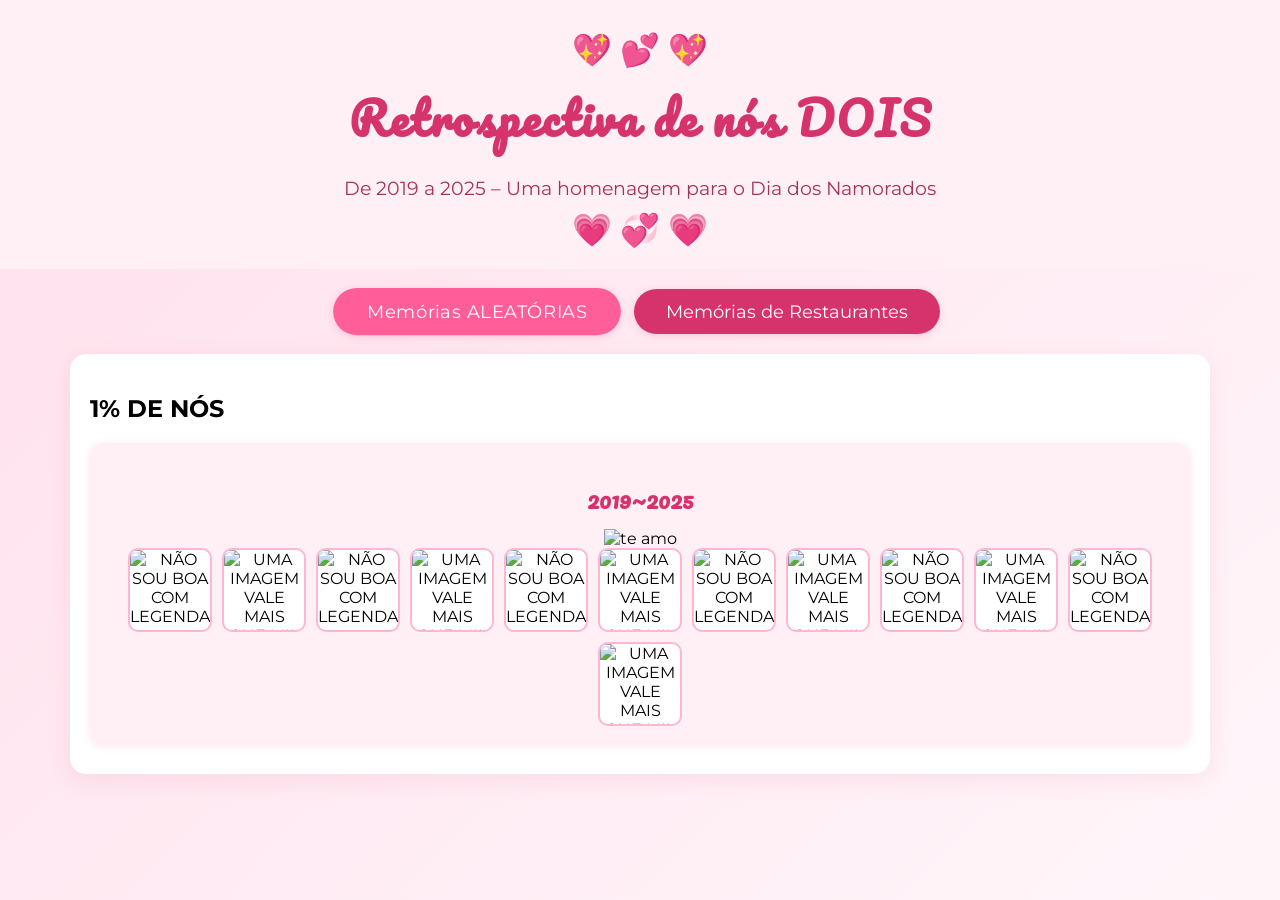
==== index.html @ ba0ada6e "Update and rename main.html to index.html" ====
<!DOCTYPE html>
<html lang="pt-BR">
<head>
  <meta charset="UTF-8" />
  <meta name="viewport" content="width=device-width, initial-scale=1" />
  <title>Retrospectiva do Amor</title>
  <link href="https://fonts.googleapis.com/css2?family=Pacifico&family=Montserrat:wght@400;700&display=swap" rel="stylesheet">
  <link rel="stylesheet" href="styles.css" />
</head>
<body>
  <header>
    <div class="hearts">💖 💕 💖</div>
    <h1>Retrospectiva de nós DOIS</h1>
    <p>De 2019 a 2025 – Uma homenagem para o Dia dos Namorados</p>
    <div class="hearts">💗 💞 💗</div>
  </header>
  <div class="nav-btns">
    <button class="active" onclick="showSection('passeios')">Memórias ALEATÓRIAS</button>
    <button onclick="showSection('restaurantes')">Memórias de Restaurantes</button>
  </div>

  <!-- Memórias de Passeios -->
  <section id="passeios" class="section active">
    <h2>1% DE NÓS</h2>
    <div class="timeline">
      <div class="year-block">
        <h2>2019~2025</h2>
        <img src="C:\Users\kassi\Desktop\12.06\fotos\K.png" alt="te amo" onclick="openModal(this)" data-caption="A lot of"/>
        <div class="photos">

          <img src="C:\Users\kassi\Desktop\12.06\fotos\aa.jpg" alt="NÃO SOU BOA COM LEGENDA..." onclick="openModal(this)" data-caption="NÃO SOU BOA COM LEGENDA..."/>
          <img src="C:\Users\kassi\Desktop\12.06\fotos\b.jpg" alt="UMA IMAGEM VALE MAIS QUE MIL PALAVRAS" onclick="openModal(this)" data-caption="UMA IMAGEM VALE MAIS QUE MIL PALAVRAS"/>
          <img src="C:\Users\kassi\Desktop\12.06\fotos\r.png" alt="NÃO SOU BOA COM LEGENDA..." onclick="openModal(this)" data-caption="NÃO SOU BOA COM LEGENDA..."/>
          <img src="C:\Users\kassi\Desktop\12.06\fotos\s.png" alt="UMA IMAGEM VALE MAIS QUE MIL PALAVRAS" onclick="openModal(this)" data-caption="UMA IMAGEM VALE MAIS QUE MIL PALAVRAS"/>
          <img src="C:\Users\kassi\Desktop\12.06\fotos\q.png" alt="NÃO SOU BOA COM LEGENDA..." onclick="openModal(this)" data-caption="NÃO SOU BOA COM LEGENDA..."/>
          <img src="C:\Users\kassi\Desktop\12.06\fotos\p.jpg" alt="UMA IMAGEM VALE MAIS QUE MIL PALAVRAS" onclick="openModal(this)" data-caption="UMA IMAGEM VALE MAIS QUE MIL PALAVRAS"/>
          <img src="C:\Users\kassi\Desktop\12.06\fotos\l.jpeg" alt="NÃO SOU BOA COM LEGENDA..." onclick="openModal(this)" data-caption="NÃO SOU BOA COM LEGENDA..."/>
          <img src="C:\Users\kassi\Desktop\12.06\fotos\h.jpg" alt="UMA IMAGEM VALE MAIS QUE MIL PALAVRAS" onclick="openModal(this)" data-caption="UMA IMAGEM VALE MAIS QUE MIL PALAVRAS"/>
          <img src="C:\Users\kassi\Desktop\12.06\fotos\g.jpg" alt="NÃO SOU BOA COM LEGENDA..." onclick="openModal(this)" data-caption="NÃO SOU BOA COM LEGENDA..."/>
          <img src="C:\Users\kassi\Desktop\12.06\fotos\f.jpg" alt="UMA IMAGEM VALE MAIS QUE MIL PALAVRAS" onclick="openModal(this)" data-caption="UMA IMAGEM VALE MAIS QUE MIL PALAVRAS"/>
          <img src="C:\Users\kassi\Desktop\12.06\fotos\c.jpg" alt="NÃO SOU BOA COM LEGENDA..." onclick="openModal(this)" data-caption="NÃO SOU BOA COM LEGENDA..."/>
          <img src="C:\Users\kassi\Desktop\12.06\fotos\bb.jpg" alt="UMA IMAGEM VALE MAIS QUE MIL PALAVRAS" onclick="openModal(this)" data-caption="UMA IMAGEM VALE MAIS QUE MIL PALAVRAS"/>
        
        
        
        </div>
      </div>
      <!-- Continue adicionando blocos de anos e imagens conforme desejar -->
    </div>
  </section>

  <!-- Memórias de Restaurantes -->
  <section id="restaurantes" class="section">
    <h2>COMER COM MEU CAPIXINHA</h2>
    <div class="timeline">
      <div class="year-block">
        <h2>2019</h2>
        <div class="photos">
          <img src="C:\Users\kassi\Desktop\12.06\fotos\cc.jpg" alt="comer comer" onclick="openModal(this)" data-caption="Dates 0000"/>
          <img src="C:\Users\kassi\Desktop\12.06\fotos\e.jpg" alt="comer comer com meu capixinha" onclick="openModal(this)" data-caption="Dates 0001"/>
          <img src="C:\Users\kassi\Desktop\12.06\fotos\i.jpg" alt="comer comer com o cabeça de tucumã" onclick="openModal(this)" data-caption="Dates 0010"/>
          <img src="C:\Users\kassi\Desktop\12.06\fotos\m.jpg" alt="comer comer com o xubirubo" onclick="openModal(this)" data-caption="Dates 0011"/>
          <img src="C:\Users\kassi\Desktop\12.06\fotos\n.jpg" alt="comer comer com meu amor" onclick="openModal(this)" data-caption="Dates 0100"/>
          
        </div>
      </div>
      <!-- Continue adicionando blocos de anos e imagens conforme desejar -->
    </div>
  </section>

  <!-- Modal para exibir imagem ampliada -->
  <div id="modal" class="modal" onclick="closeModal(event)">
    <button class="close-btn" onclick="closeModal(event)">&times;</button>
    <div class="caption" id="modal-caption"></div>
    <img id="modal-img" src="" alt="Foto ampliada" />
  </div>

  <script src="script.js"></script>
</body>
</html>
---- styles.css ----
body {
    background: linear-gradient(135deg, #ffe0ec 0%, #fff6fa 100%);
    font-family: 'Montserrat', Arial, sans-serif;
    margin: 0;
    padding: 0;
    min-height: 100vh;
  }
  header {
    text-align: center;
    padding: 30px 10px 10px 10px;
    background: #fff0f6;
    position: relative;
  }
  header h1 {
    font-family: 'Pacifico', cursive;
    font-size: 2.8em;
    color: #d6336c;
    margin: 0;
    letter-spacing: 2px;
  }
  header p {
    font-size: 1.2em;
    color: #a83254;
    margin-bottom: 10px;
  }
  .hearts {
    font-size: 2em;
    color: #ff5e99;
    animation: floatHearts 2s infinite alternate;
    margin-bottom: 10px;
  }
  @keyframes floatHearts {
    0% { transform: translateY(0); }
    100% { transform: translateY(-10px); }
  }
  .nav-btns {
    display: flex;
    justify-content: center;
    gap: 20px;
    margin: 20px 0;
  }
  .nav-btns button {
    background: #d6336c;
    color: #fff;
    border: none;
    border-radius: 25px;
    padding: 12px 32px;
    font-size: 1.1em;
    font-family: 'Montserrat', sans-serif;
    cursor: pointer;
    transition: background 0.3s, transform 0.2s;
    box-shadow: 0 2px 8px rgba(214, 51, 108, 0.18);
  }
  .nav-btns button.active, .nav-btns button:hover {
    background: #ff5e99;
    transform: scale(1.05);
  }
  .section {
    display: none;
    max-width: 1100px;
    margin: 0 auto 40px auto;
    padding: 20px;
    background: #fff;
    border-radius: 16px;
    box-shadow: 0 6px 24px rgba(214, 51, 108, 0.10);
    animation: fadeIn 0.7s;
  }
  .section.active {
    display: block;
  }
  @keyframes fadeIn {
    from { opacity: 0; transform: translateY(30px);}
    to { opacity: 1; transform: translateY(0);}
  }
  .timeline {
    display: flex;
    flex-wrap: wrap;
    gap: 28px;
    justify-content: center;
  }
  .year-block {
    flex: 1 1 300px;
    min-width: 260px;
    background: #fff0f6;
    border-radius: 14px;
    padding: 18px 12px;
    margin-bottom: 10px;
    box-shadow: 0 2px 10px rgba(214, 51, 108, 0.13);
    text-align: center;
    position: relative;
  }
  .year-block h2 {
    color: #d6336c;
    font-size: 1.4em;
    margin-bottom: 10px;
    font-family: 'Pacifico', cursive;
  }
  .photos {
    display: flex;
    flex-wrap: wrap;
    gap: 10px;
    justify-content: center;
  }
  .photos img {
    width: 80px;
    height: 80px;
    object-fit: cover;
    border-radius: 10px;
    border: 2px solid #ffb6d5;
    cursor: pointer;
    transition: transform 0.2s, box-shadow 0.2s;
    background: #fff;
  }
  .photos img:hover {
    transform: scale(1.08) rotate(-2deg);
    box-shadow: 0 0 10px #ff5e99;
  }
  /* Modal */
  .modal {
    display: none;
    position: fixed;
    z-index: 1000;
    left: 0; top: 0;
    width: 100vw; height: 100vh;
    background: rgba(0,0,0,0.75);
    justify-content: center;
    align-items: center;
    flex-direction: column;
  }
  .modal.active {
    display: flex;
  }
  .modal img {
    max-width: 90vw;
    max-height: 70vh;
    border-radius: 14px;
    margin-bottom: 10px;
    box-shadow: 0 0 24px #d6336c;
    background: #fff;
  }
  .close-btn {
    font-size: 2.4em;
    color: #fff;
    background: none;
    border: none;
    position: absolute;
    top: 18px;
    right: 32px;
    cursor: pointer;
    font-family: 'Montserrat', sans-serif;
    z-index: 1100;
  }
  .caption {
    color: #fff;
    background: rgba(214,51,108,0.7);
    border-radius: 8px;
    padding: 6px 18px;
    font-size: 1.15em;
    font-family: 'Pacifico', cursive;
    margin-bottom: 10px;
    box-shadow: 0 2px 8px #d6336c44;
  }
  @media (max-width: 700px) {
    .timeline { flex-direction: column; gap: 18px;}
    .year-block { min-width: 90vw; }
  }
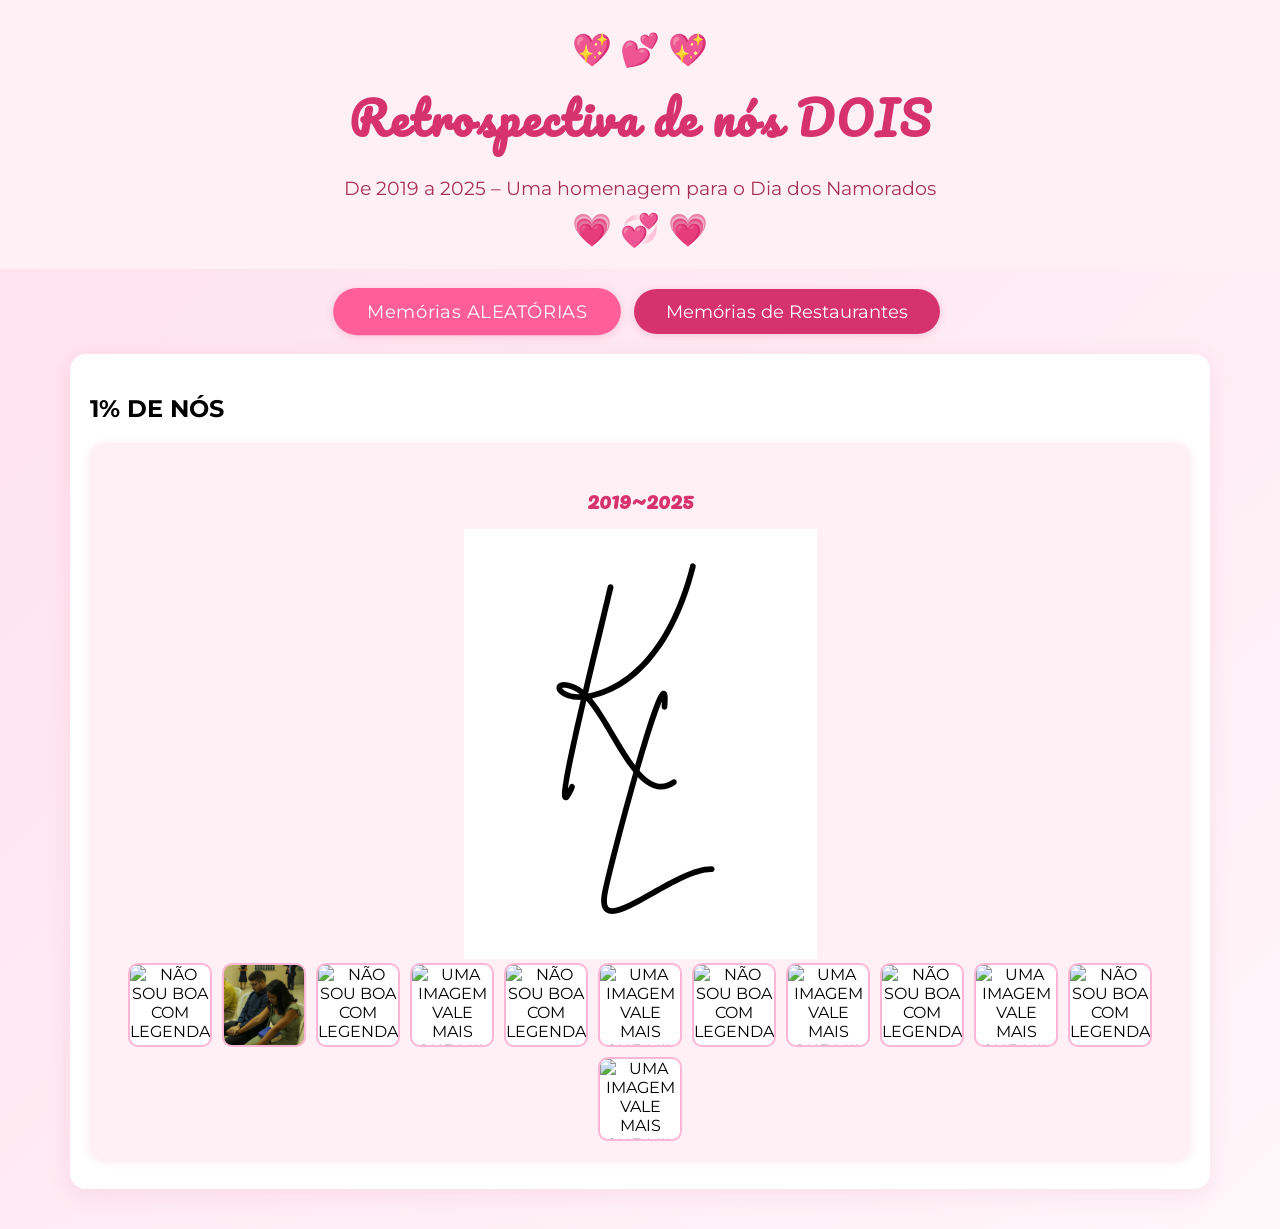
==== commit d142b8e0: "Update index.html" ====
--- a/index.html
+++ b/index.html
@@ -25,11 +25,11 @@
     <div class="timeline">
       <div class="year-block">
         <h2>2019~2025</h2>
-        <img src="C:\Users\kassi\Desktop\12.06\fotos\K.png" alt="te amo" onclick="openModal(this)" data-caption="A lot of"/>
+        <img src="K.png" alt="te amo" onclick="openModal(this)" data-caption="A lot of"/>
         <div class="photos">
 
           <img src="C:\Users\kassi\Desktop\12.06\fotos\aa.jpg" alt="NÃO SOU BOA COM LEGENDA..." onclick="openModal(this)" data-caption="NÃO SOU BOA COM LEGENDA..."/>
-          <img src="C:\Users\kassi\Desktop\12.06\fotos\b.jpg" alt="UMA IMAGEM VALE MAIS QUE MIL PALAVRAS" onclick="openModal(this)" data-caption="UMA IMAGEM VALE MAIS QUE MIL PALAVRAS"/>
+          <img src="b.jpg" alt="UMA IMAGEM VALE MAIS QUE MIL PALAVRAS" onclick="openModal(this)" data-caption="UMA IMAGEM VALE MAIS QUE MIL PALAVRAS"/>
           <img src="C:\Users\kassi\Desktop\12.06\fotos\r.png" alt="NÃO SOU BOA COM LEGENDA..." onclick="openModal(this)" data-caption="NÃO SOU BOA COM LEGENDA..."/>
           <img src="C:\Users\kassi\Desktop\12.06\fotos\s.png" alt="UMA IMAGEM VALE MAIS QUE MIL PALAVRAS" onclick="openModal(this)" data-caption="UMA IMAGEM VALE MAIS QUE MIL PALAVRAS"/>
           <img src="C:\Users\kassi\Desktop\12.06\fotos\q.png" alt="NÃO SOU BOA COM LEGENDA..." onclick="openModal(this)" data-caption="NÃO SOU BOA COM LEGENDA..."/>
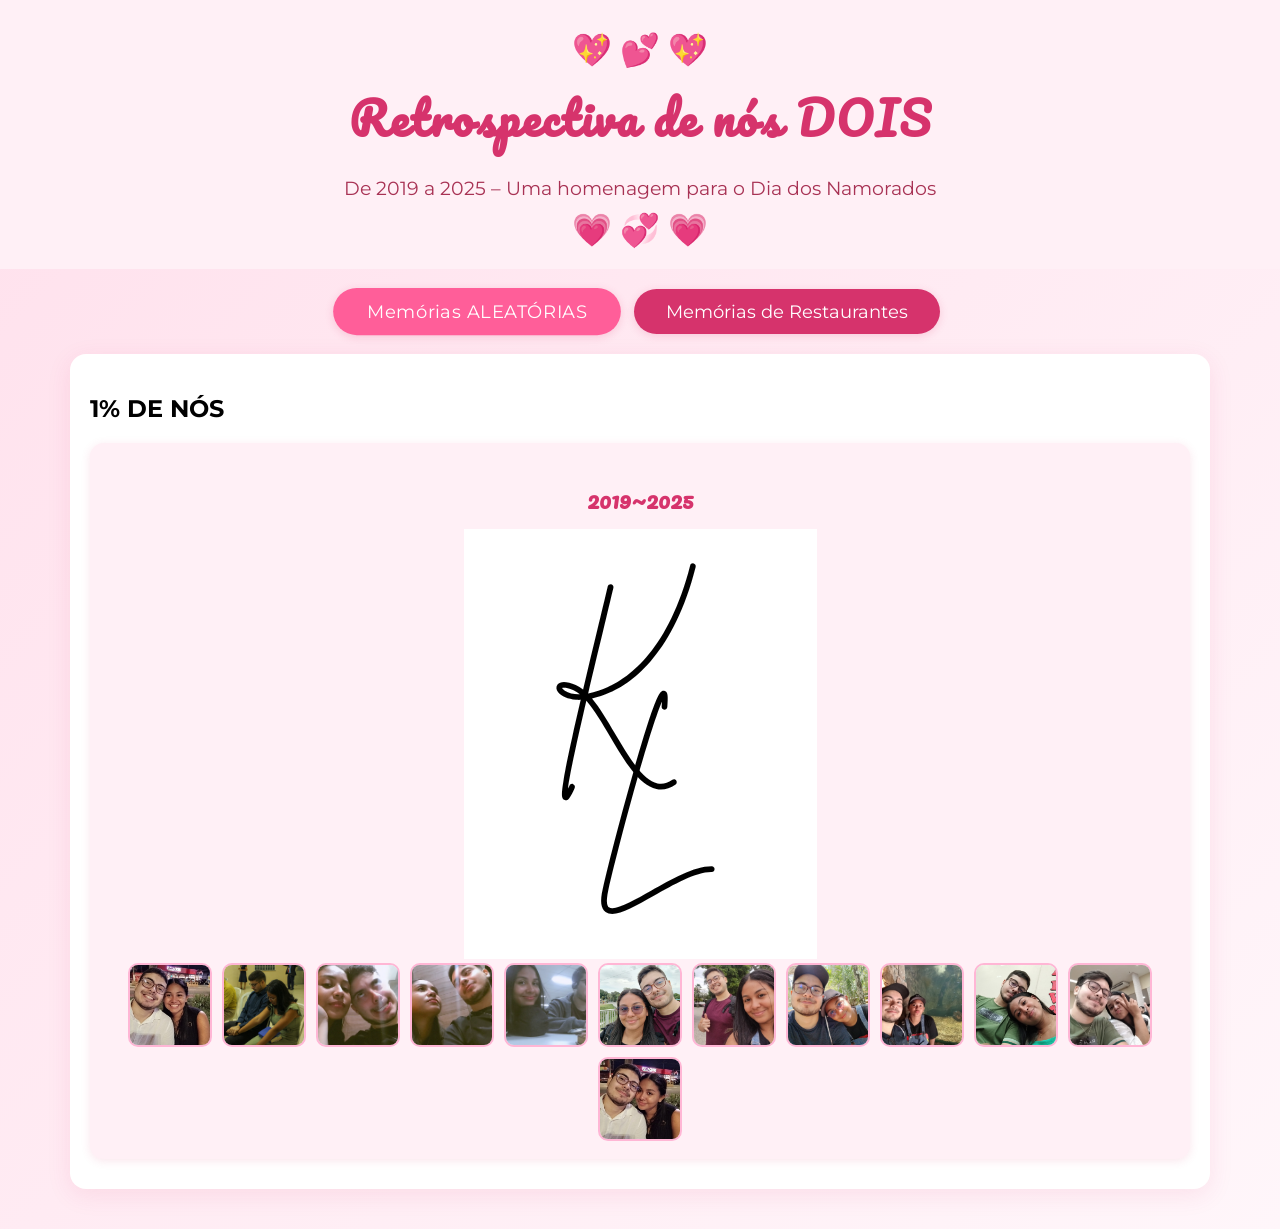
==== commit b0272260: "Update index.html" ====
--- a/index.html
+++ b/index.html
@@ -28,18 +28,18 @@
         <img src="K.png" alt="te amo" onclick="openModal(this)" data-caption="A lot of"/>
         <div class="photos">
 
-          <img src="C:\Users\kassi\Desktop\12.06\fotos\aa.jpg" alt="NÃO SOU BOA COM LEGENDA..." onclick="openModal(this)" data-caption="NÃO SOU BOA COM LEGENDA..."/>
+          <img src="aa.jpg" alt="NÃO SOU BOA COM LEGENDA..." onclick="openModal(this)" data-caption="NÃO SOU BOA COM LEGENDA..."/>
           <img src="b.jpg" alt="UMA IMAGEM VALE MAIS QUE MIL PALAVRAS" onclick="openModal(this)" data-caption="UMA IMAGEM VALE MAIS QUE MIL PALAVRAS"/>
-          <img src="C:\Users\kassi\Desktop\12.06\fotos\r.png" alt="NÃO SOU BOA COM LEGENDA..." onclick="openModal(this)" data-caption="NÃO SOU BOA COM LEGENDA..."/>
-          <img src="C:\Users\kassi\Desktop\12.06\fotos\s.png" alt="UMA IMAGEM VALE MAIS QUE MIL PALAVRAS" onclick="openModal(this)" data-caption="UMA IMAGEM VALE MAIS QUE MIL PALAVRAS"/>
-          <img src="C:\Users\kassi\Desktop\12.06\fotos\q.png" alt="NÃO SOU BOA COM LEGENDA..." onclick="openModal(this)" data-caption="NÃO SOU BOA COM LEGENDA..."/>
-          <img src="C:\Users\kassi\Desktop\12.06\fotos\p.jpg" alt="UMA IMAGEM VALE MAIS QUE MIL PALAVRAS" onclick="openModal(this)" data-caption="UMA IMAGEM VALE MAIS QUE MIL PALAVRAS"/>
-          <img src="C:\Users\kassi\Desktop\12.06\fotos\l.jpeg" alt="NÃO SOU BOA COM LEGENDA..." onclick="openModal(this)" data-caption="NÃO SOU BOA COM LEGENDA..."/>
-          <img src="C:\Users\kassi\Desktop\12.06\fotos\h.jpg" alt="UMA IMAGEM VALE MAIS QUE MIL PALAVRAS" onclick="openModal(this)" data-caption="UMA IMAGEM VALE MAIS QUE MIL PALAVRAS"/>
-          <img src="C:\Users\kassi\Desktop\12.06\fotos\g.jpg" alt="NÃO SOU BOA COM LEGENDA..." onclick="openModal(this)" data-caption="NÃO SOU BOA COM LEGENDA..."/>
-          <img src="C:\Users\kassi\Desktop\12.06\fotos\f.jpg" alt="UMA IMAGEM VALE MAIS QUE MIL PALAVRAS" onclick="openModal(this)" data-caption="UMA IMAGEM VALE MAIS QUE MIL PALAVRAS"/>
-          <img src="C:\Users\kassi\Desktop\12.06\fotos\c.jpg" alt="NÃO SOU BOA COM LEGENDA..." onclick="openModal(this)" data-caption="NÃO SOU BOA COM LEGENDA..."/>
-          <img src="C:\Users\kassi\Desktop\12.06\fotos\bb.jpg" alt="UMA IMAGEM VALE MAIS QUE MIL PALAVRAS" onclick="openModal(this)" data-caption="UMA IMAGEM VALE MAIS QUE MIL PALAVRAS"/>
+          <img src="r.png" alt="NÃO SOU BOA COM LEGENDA..." onclick="openModal(this)" data-caption="NÃO SOU BOA COM LEGENDA..."/>
+          <img src="s.png" alt="UMA IMAGEM VALE MAIS QUE MIL PALAVRAS" onclick="openModal(this)" data-caption="UMA IMAGEM VALE MAIS QUE MIL PALAVRAS"/>
+          <img src="q.png" alt="NÃO SOU BOA COM LEGENDA..." onclick="openModal(this)" data-caption="NÃO SOU BOA COM LEGENDA..."/>
+          <img src="p.jpg" alt="UMA IMAGEM VALE MAIS QUE MIL PALAVRAS" onclick="openModal(this)" data-caption="UMA IMAGEM VALE MAIS QUE MIL PALAVRAS"/>
+          <img src="l.jpeg" alt="NÃO SOU BOA COM LEGENDA..." onclick="openModal(this)" data-caption="NÃO SOU BOA COM LEGENDA..."/>
+          <img src="h.jpg" alt="UMA IMAGEM VALE MAIS QUE MIL PALAVRAS" onclick="openModal(this)" data-caption="UMA IMAGEM VALE MAIS QUE MIL PALAVRAS"/>
+          <img src="g.jpg" alt="NÃO SOU BOA COM LEGENDA..." onclick="openModal(this)" data-caption="NÃO SOU BOA COM LEGENDA..."/>
+          <img src="f.jpg" alt="UMA IMAGEM VALE MAIS QUE MIL PALAVRAS" onclick="openModal(this)" data-caption="UMA IMAGEM VALE MAIS QUE MIL PALAVRAS"/>
+          <img src="c.jpg" alt="NÃO SOU BOA COM LEGENDA..." onclick="openModal(this)" data-caption="NÃO SOU BOA COM LEGENDA..."/>
+          <img src="bb.jpg" alt="UMA IMAGEM VALE MAIS QUE MIL PALAVRAS" onclick="openModal(this)" data-caption="UMA IMAGEM VALE MAIS QUE MIL PALAVRAS"/>
         
         
         
@@ -56,11 +56,11 @@
       <div class="year-block">
         <h2>2019</h2>
         <div class="photos">
-          <img src="C:\Users\kassi\Desktop\12.06\fotos\cc.jpg" alt="comer comer" onclick="openModal(this)" data-caption="Dates 0000"/>
-          <img src="C:\Users\kassi\Desktop\12.06\fotos\e.jpg" alt="comer comer com meu capixinha" onclick="openModal(this)" data-caption="Dates 0001"/>
-          <img src="C:\Users\kassi\Desktop\12.06\fotos\i.jpg" alt="comer comer com o cabeça de tucumã" onclick="openModal(this)" data-caption="Dates 0010"/>
-          <img src="C:\Users\kassi\Desktop\12.06\fotos\m.jpg" alt="comer comer com o xubirubo" onclick="openModal(this)" data-caption="Dates 0011"/>
-          <img src="C:\Users\kassi\Desktop\12.06\fotos\n.jpg" alt="comer comer com meu amor" onclick="openModal(this)" data-caption="Dates 0100"/>
+          <img src="cc.jpg" alt="comer comer" onclick="openModal(this)" data-caption="Dates 0000"/>
+          <img src="e.jpg" alt="comer comer com meu capixinha" onclick="openModal(this)" data-caption="Dates 0001"/>
+          <img src="i.jpg" alt="comer comer com o cabeça de tucumã" onclick="openModal(this)" data-caption="Dates 0010"/>
+          <img src="m.jpg" alt="comer comer com o xubirubo" onclick="openModal(this)" data-caption="Dates 0011"/>
+          <img src="n.jpg" alt="comer comer com meu amor" onclick="openModal(this)" data-caption="Dates 0100"/>
           
         </div>
       </div>
